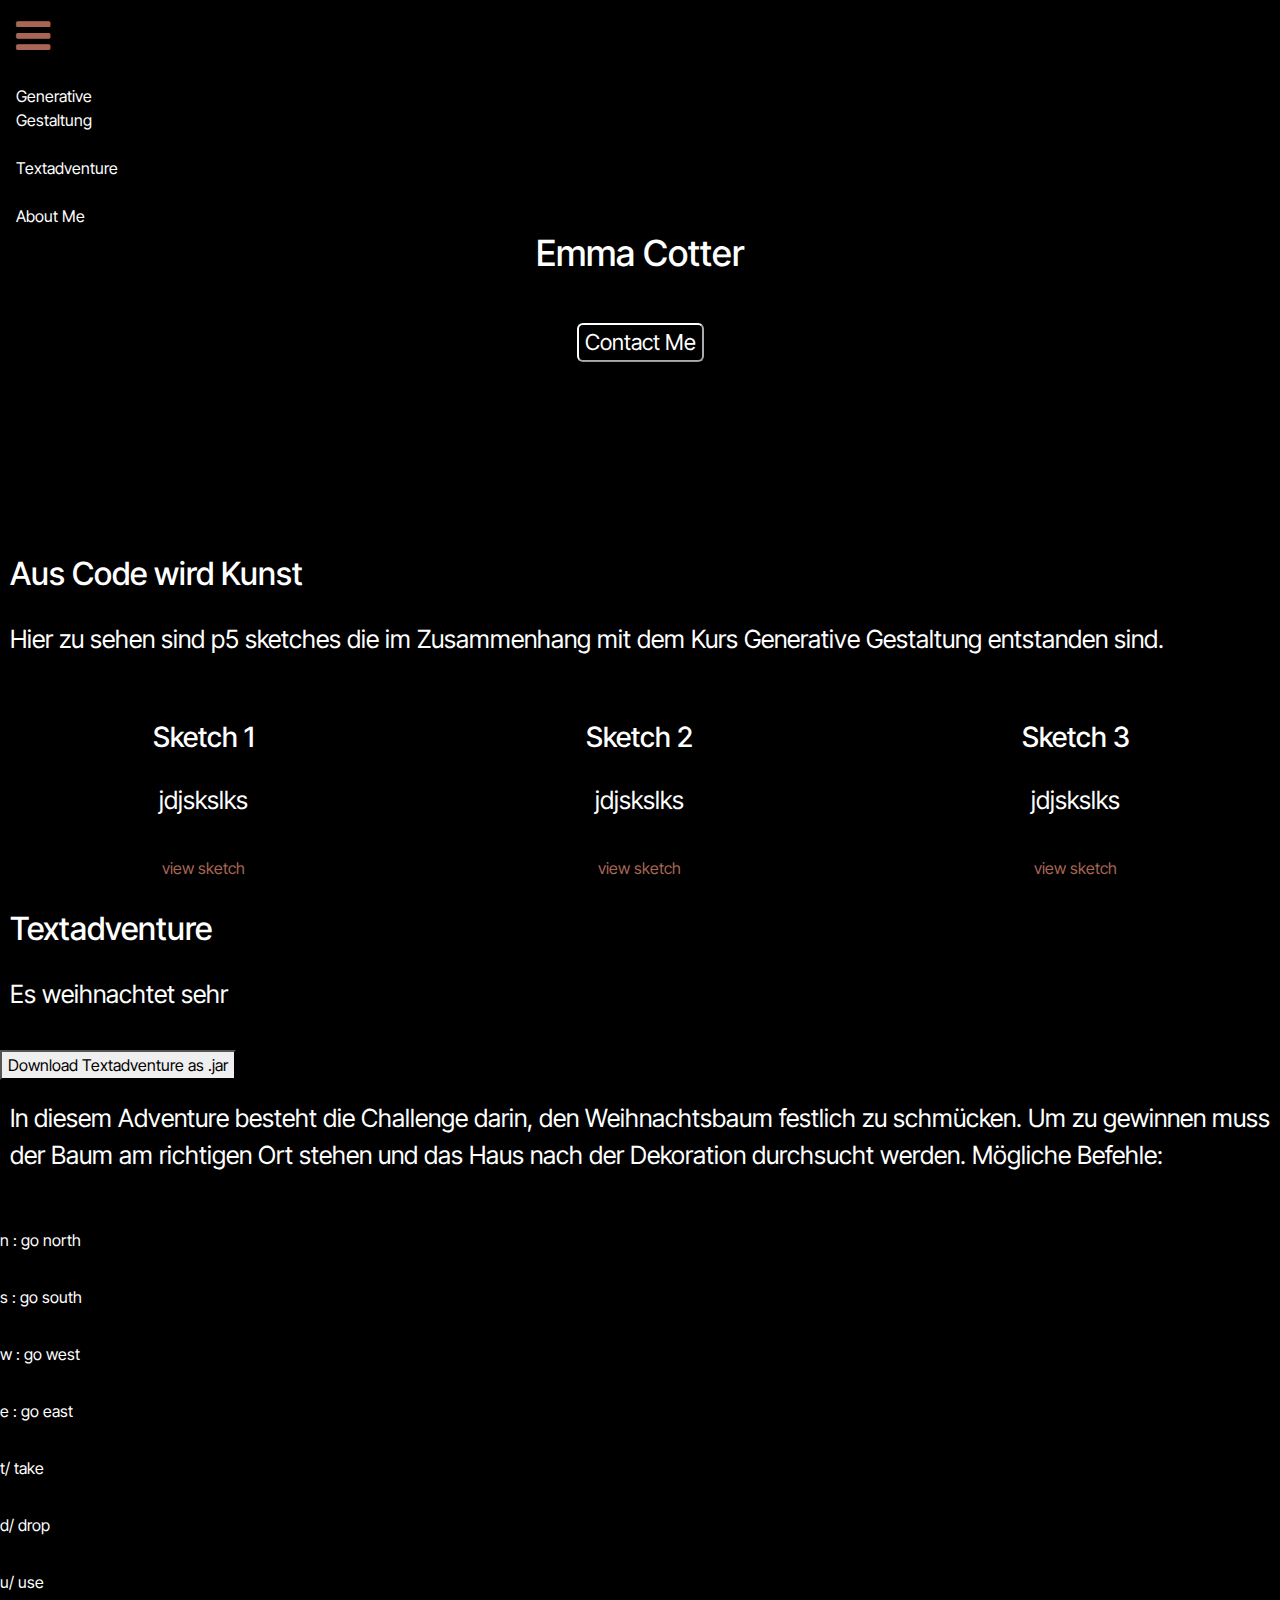
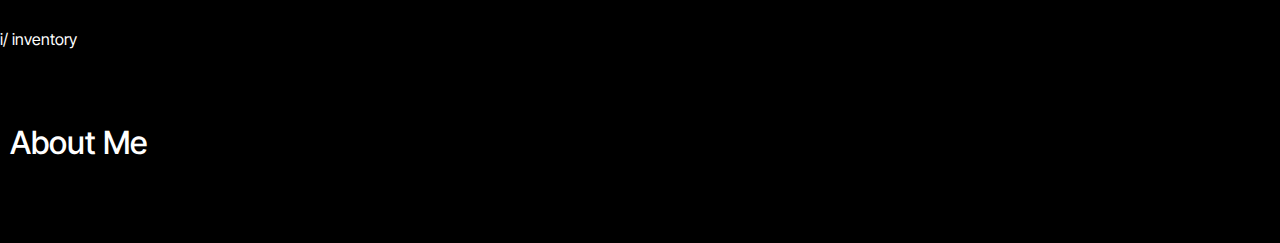
==== index.html @ 170f2e15 "textadventure jar and instructions" ====
<html>
  <head>
    <title>Portfolio</title>
    <link
      rel="stylesheet"
      href="https://cdn.jsdelivr.net/npm/bootstrap@4.3.1/dist/css/bootstrap.min.css"
      integrity="sha384-ggOyR0iXCbMQv3Xipma34MD+dH/1fQ784/j6cY/iJTQUOhcWr7x9JvoRxT2MZw1T"
      crossorigin="anonymous"
    />
    <link rel="stylesheet" href="src/styles.css" />
    <link
      rel="stylesheet"
      href="https://cdnjs.cloudflare.com/ajax/libs/font-awesome/4.7.0/css/font-awesome.min.css"
    />
    <link rel="preconnect" href="https://fonts.googleapis.com" />
    <link rel="preconnect" href="https://fonts.gstatic.com" crossorigin />
    <link
      href="https://fonts.googleapis.com/css2?family=Inter+Tight:ital,wght@0,200;0,300;0,500;1,100;1,200;1,400&display=swap"
      rel="stylesheet"
    />
  </head>
  <body>
    <div class="dropdown">
      <button class="dropbtn"><i class="fa fa-bars"></i></button>
      <div class="dropdown-content">
        <a href="#generativeGestaltung">Generative Gestaltung</a>
        <a href="#textadventure">Textadventure</a>
        <a href="#me">About Me</a>
      </div>
    </div>

    <div class="hero-image">
      <div class="hero-text">
        <h1>Emma Cotter</h1>
        <button class="herobtn">Contact Me</button>
      </div>
    </div>
    <hr />
    <h2 id="generativeGestaltung">Aus Code wird Kunst</h2>
    <p>
      Hier zu sehen sind p5 sketches die im Zusammenhang mit dem Kurs Generative
      Gestaltung entstanden sind.
    </p>
    <hr />

    <div class="row">
      <div class="column">
        <div class="card">
          <img class="" src="src/ComputerStrokes.jpg" alt="">
          <div class="container">
            <h3>Sketch 1</h3>
            <p>jdjskslks</p>
            <a href="https://ecotter.pages.coco.study/gestaltungsportfolio-ws-202223-emma-cotter/result-punkt-linie-flaeche/" target="blank">view sketch</a>
          </div>
        </div>
      </div>

      <div class="column">
        <div class="card">
          <img class="" src="src/Layers_of_dots.jpg" alt="">
          <div class="container">
            <h3>Sketch 2</h3>
            <p>jdjskslks</p>
            <a href="https://ecotter.pages.coco.study/gestaltungsportfolio-ws-202223-emma-cotter/result-farbe/" target=”_blank”>view sketch</a>
          </div>
        </div>
      </div>

      <div class="column">
        <div class="card">
          <img class="" src="src/Mitosis.jpg" alt="">
          <div class="container">
            <h3>Sketch 3</h3>
            <p>jdjskslks</p>
            <a href="https://ecotter.pages.coco.study/gestaltungsportfolio-ws-202223-emma-cotter/result-freie-arbeit/" target="_blank">view sketch</a>
          </div>
        </div>
      </div>
    </div>

    <h2 id="textadventure">Textadventure</h2>
    <p>Es weihnachtet sehr</p>
     <a href="src/text-adventure Kopie.jar" download="Textadventure">
        <button type="button" class="textadventureButton">Download Textadventure as .jar</button>
    </a>
    <p>In diesem Adventure besteht die Challenge darin, den Weihnachtsbaum festlich zu schmücken.
Um zu gewinnen muss der Baum am richtigen Ort stehen und das Haus nach der Dekoration durchsucht werden.
Mögliche Befehle:

<hr>

n :  go north

<hr>
s :  go south
<hr>
w :  go west
<hr>

e :  go east

<hr>
t/ take

<hr>
d/ drop

<hr>
u/ use

<hr>

i/ inventory
</p>
    <hr />
    <h2 id="me">About Me</h2>
    <p></p>
    <hr />
  </body>
</html>

<!-- https://em-cotter.github.io/website/ -->
---- src/styles.css ----
body {
  color: white;
   background-color: black;
   font-family: 'Inter Tight', sans-serif;
    /* Light gray */
}
html {
  box-sizing: border-box;
}

h1 {
  font-size: 36px;
  text-align: center;
  background-color: black;
   padding-top: 0px;
   
  
  
}
h2{
  padding-left: 10px;
}

p{
 padding: 20px 10px; 
 font-size: 25px;
}

/* The hero image */
.hero-image {
  /* Use "linear-gradient" to add a darken background effect to the image (photographer.jpg). This will make the text easier to read */
  background-image: linear-gradient(rgba(0, 0, 0, 0.5), rgba(0, 0, 0, 0.5)), url("brooklyn.JPG");
  /* Set a specific height */
  height: 50%;

  /* Position and center the image to scale nicely on all screens */
  background-position: center;
  background-repeat: no-repeat;
  background-size: cover;
  position: relative;
}

/* Place text in the middle of the image */
.hero-text {
  text-align: center;
  position: absolute;
  top: 50%;
  left: 50%;
  transform: translate(-50%, -50%);
  color: white;
  

}
.hero-text h1{
  padding-bottom: 40px;
  background: none;
}

.herobtn{
  font-size: 22px;
  border-radius: 6px;
  border-color: white;
  background: none;
  color: white;
}

.herobtn:hover{
  
  border-color: #a96654;
  color: #a96654;
}

/* Dropdown Button*/
.dropbtn{
background-color: black;
color: white;
padding: 16px;
font-size: 40px;
border: none;

}
/*dropdown <div> for positioning*/
.dropdown{
position: relative;
display: inline-block;
padding-bottom: 0px;
}

/*Content should be hidden by default*/
.dropdown-content{
  display: none;
  position: absolute;
  background-color: black;
  min-height: 160px;
  box-shadow: 0px 8px 16px 0px rgba(0,0,0,0.2);
  z-index: 1;
}

/*links*/
.dropdown-content a{
color: white;
padding: 12px 16px;
text-decoration: none;
display: block;
font-size: 16px;


}

/*change link color on hover*/
.dropdown-content a:hover{
background-color: #a96654;
color: black;
}
/*show dropdown on hover*/
.dropdown:hover .dropdown-content{
  display: block;
}

/*
Chnage backgriund color of dropdown button when content is shown*/
.dropdown:hover .dropbtn{
  color: #a96654;
}

*, *:before, *:after {
  box-sizing: inherit;
}
.column{
  float: left;
  width: 33.3%;
  margin-bottom: 16px;
  padding: 0 8px;
}


.card{
   box-shadow: 0 4px 8px 0 rgba(0, 0, 0, 0.2);
  margin: 8px;
  padding-bottom: 5px;
  text-align: center;
  border-color: black;
  background-color: black;
  color: white;
}


.container{
  padding: 0 16px;
  
}

.card:hover{
  background-color: white;
  color: black;
  border-color: white;
}
.container a{
  font-size: 16px;
  color: #a96654;
  padding: 4px;
}
.container a:hover{
  
  color: black;
  text-decoration: none;
}

.container::after, .row::after{
  content: "";
  clear: both;
  display: table;
}
@media screen and (max-width: 650px) {
  .column {
    width: 100%;
    display: block;
  }
}
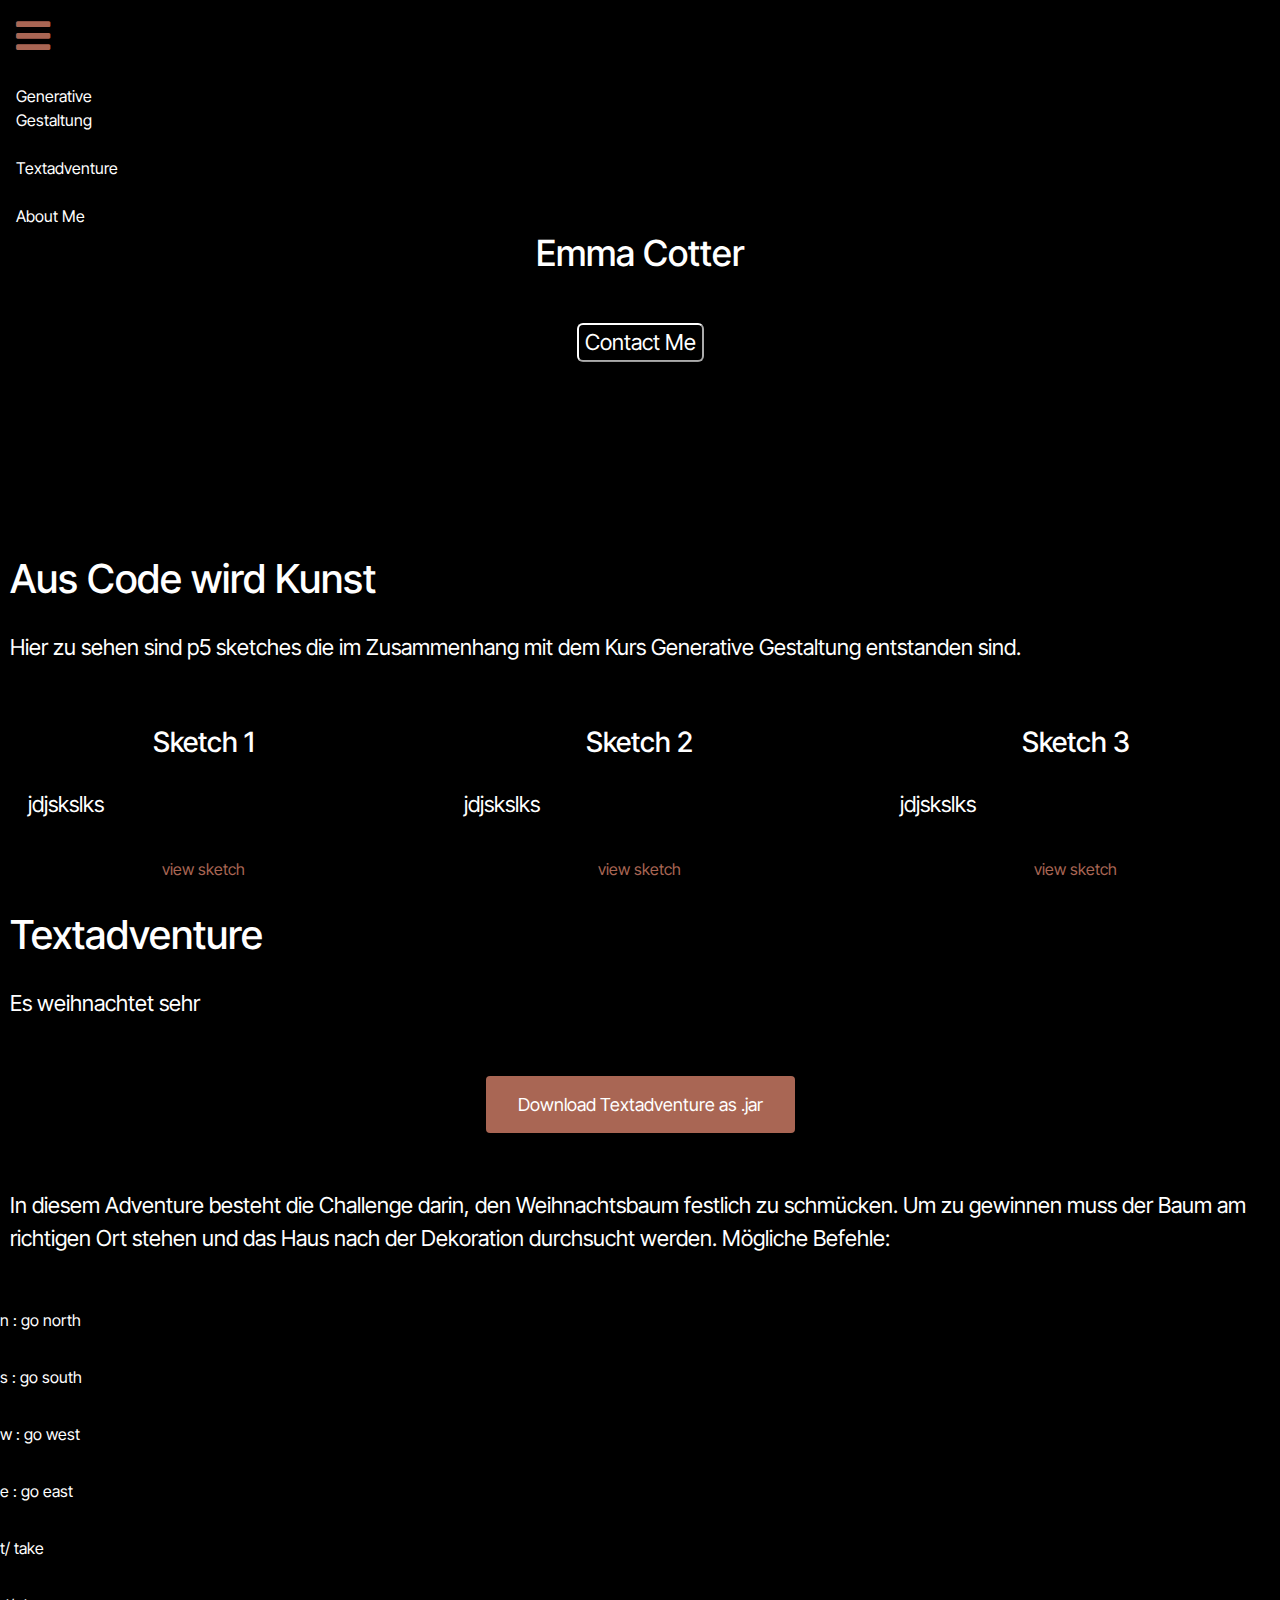
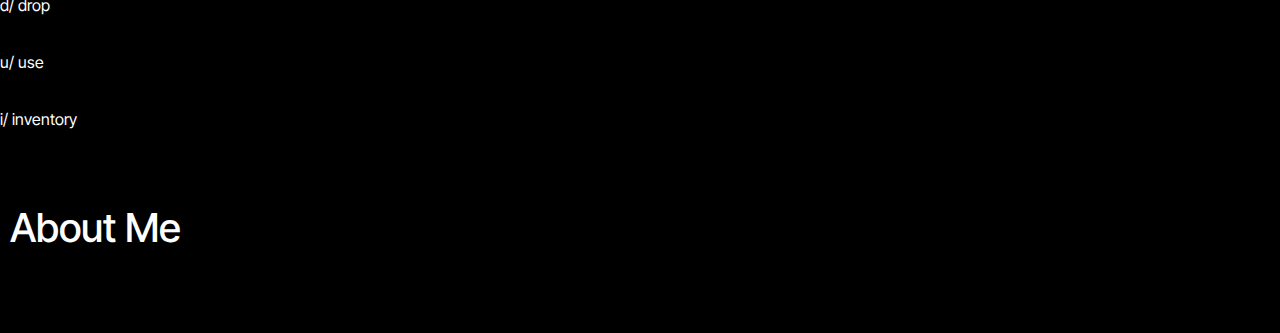
==== commit 89dfe9c7: "styling btn texardventure" ====
--- a/index.html
+++ b/index.html
@@ -80,9 +80,11 @@
 
     <h2 id="textadventure">Textadventure</h2>
     <p>Es weihnachtet sehr</p>
-     <a href="src/text-adventure Kopie.jar" download="Textadventure">
+    <p class="textadventureParent" > 
+      <a href="src/text-adventure Kopie.jar" download="Textadventure" >
         <button type="button" class="textadventureButton">Download Textadventure as .jar</button>
-    </a>
+    </a></p>
+    
     <p>In diesem Adventure besteht die Challenge darin, den Weihnachtsbaum festlich zu schmücken.
 Um zu gewinnen muss der Baum am richtigen Ort stehen und das Haus nach der Dekoration durchsucht werden.
 Mögliche Befehle:
--- a/src/styles.css
+++ b/src/styles.css
@@ -19,12 +19,17 @@
 }
 h2{
   padding-left: 10px;
+  font-size: 40px;
+
 }
 
 p{
  padding: 20px 10px; 
- font-size: 25px;
-}
+ font-size: 22px;
+ text-align: left;
+}
+
+
 
 /* The hero image */
 .hero-image {
@@ -179,3 +184,17 @@
 }
 
 
+.textadventureParent{
+  text-align: center;
+}
+ .textadventureButton{
+  background-color: #a96654; /* Green */
+  border: none;
+  border-radius: 4px;
+  color: white;
+  padding: 15px 32px;
+  text-align: center;
+  text-decoration: none;
+  display: inline-block;
+  font-size: 18px;
+ }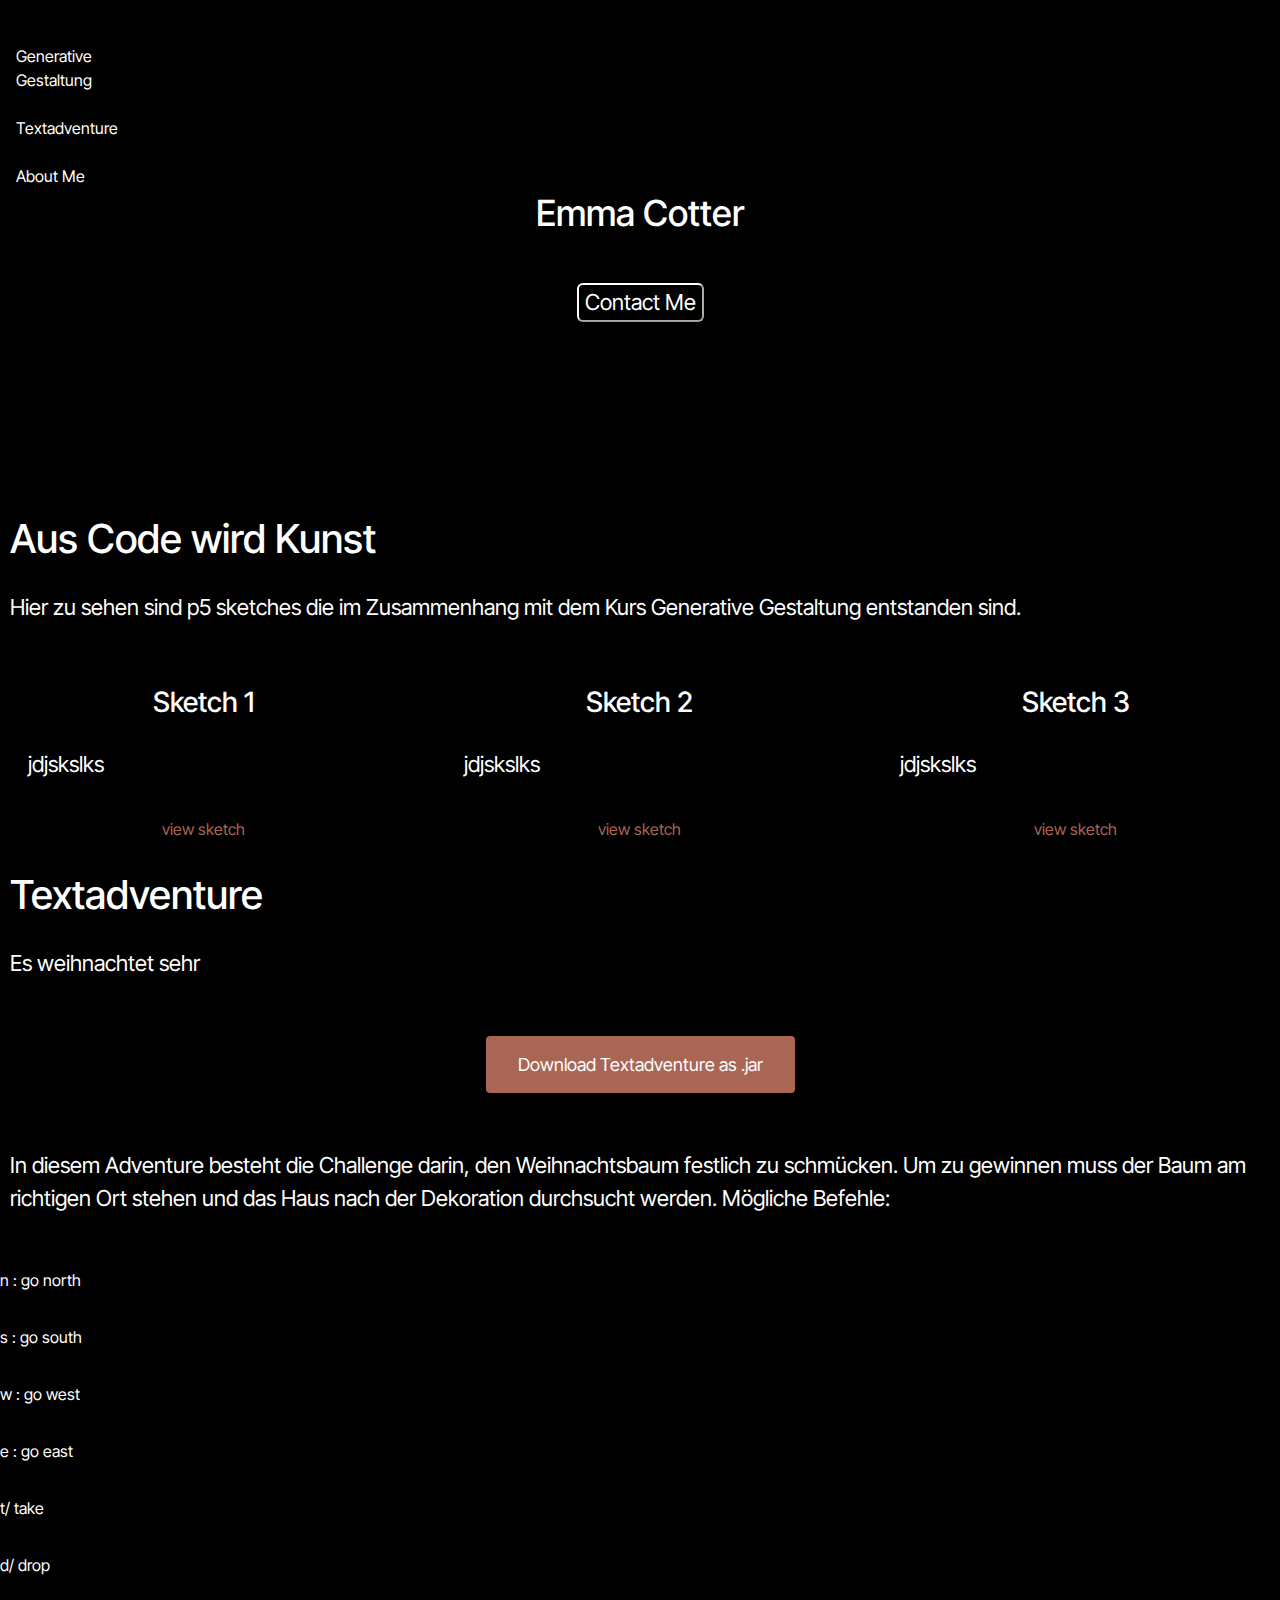
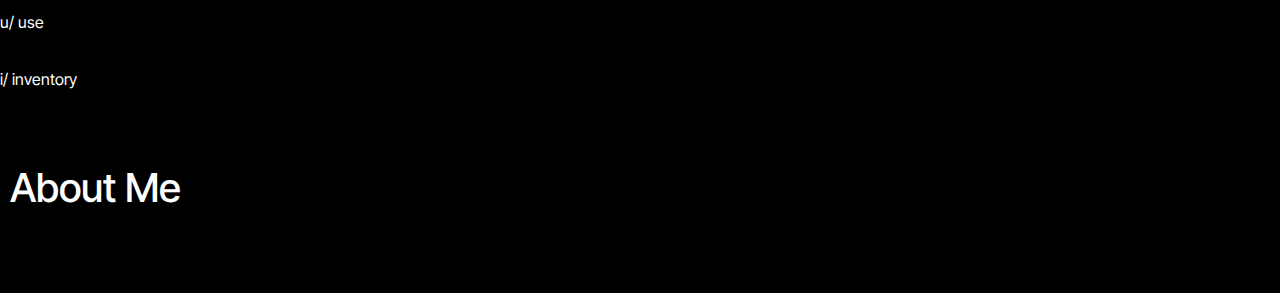
==== commit b120dc20: "trying to fix pipleine, excluded icon" ====
--- a/index.html
+++ b/index.html
@@ -8,10 +8,10 @@
       crossorigin="anonymous"
     />
     <link rel="stylesheet" href="src/styles.css" />
-    <link
+   <!--  <link
       rel="stylesheet"
       href="https://cdnjs.cloudflare.com/ajax/libs/font-awesome/4.7.0/css/font-awesome.min.css"
-    />
+    /> -->
     <link rel="preconnect" href="https://fonts.googleapis.com" />
     <link rel="preconnect" href="https://fonts.gstatic.com" crossorigin />
     <link
@@ -21,7 +21,8 @@
   </head>
   <body>
     <div class="dropdown">
-      <button class="dropbtn"><i class="fa fa-bars"></i></button>
+      <button class="dropbtn"></button> 
+      <!-- <i class="fa fa-bars"></i> -->
       <div class="dropdown-content">
         <a href="#generativeGestaltung">Generative Gestaltung</a>
         <a href="#textadventure">Textadventure</a>
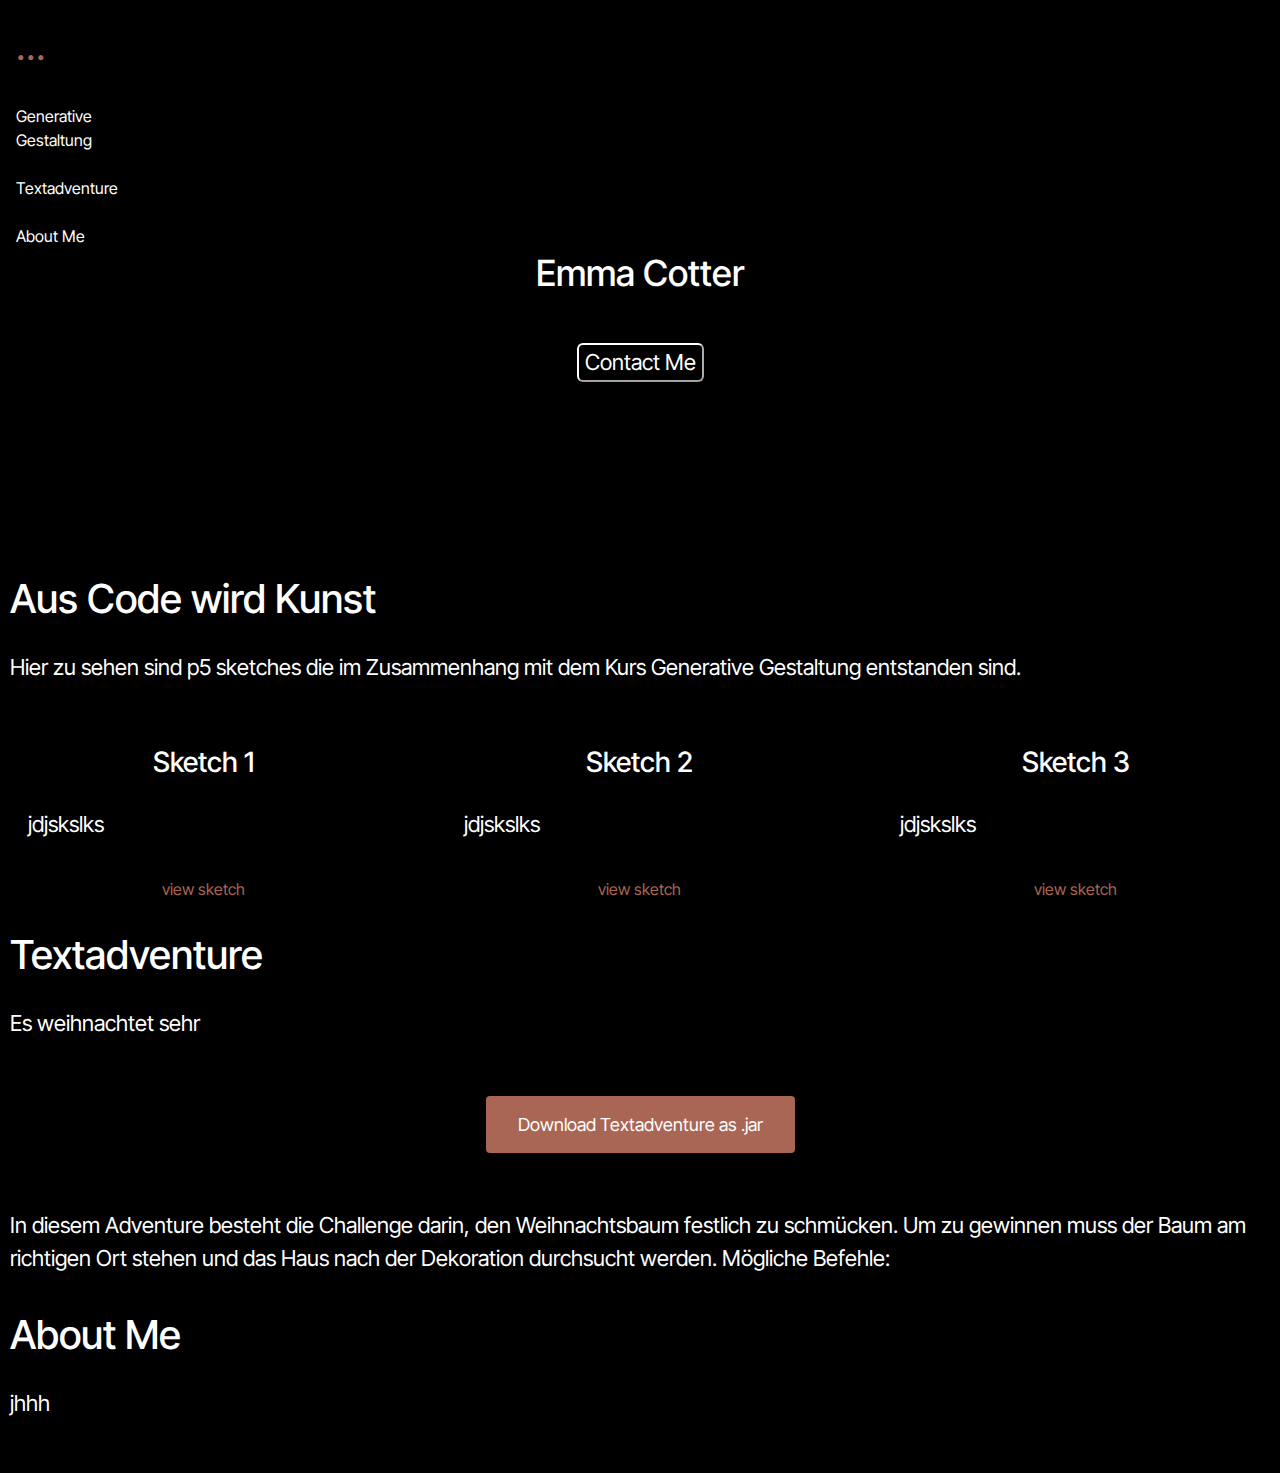
==== commit 24ec8a19: "changed dropdown btn" ====
--- a/index.html
+++ b/index.html
@@ -8,7 +8,7 @@
       crossorigin="anonymous"
     />
     <link rel="stylesheet" href="src/styles.css" />
-   <!--  <link
+    <!--  <link
       rel="stylesheet"
       href="https://cdnjs.cloudflare.com/ajax/libs/font-awesome/4.7.0/css/font-awesome.min.css"
     /> -->
@@ -21,7 +21,7 @@
   </head>
   <body>
     <div class="dropdown">
-      <button class="dropbtn"></button> 
+      <button class="dropbtn">...</button>
       <!-- <i class="fa fa-bars"></i> -->
       <div class="dropdown-content">
         <a href="#generativeGestaltung">Generative Gestaltung</a>
@@ -47,77 +47,99 @@
     <div class="row">
       <div class="column">
         <div class="card">
-          <img class="" src="src/ComputerStrokes.jpg" alt="">
+          <img class="" src="src/ComputerStrokes.jpg" alt="" />
           <div class="container">
             <h3>Sketch 1</h3>
             <p>jdjskslks</p>
-            <a href="https://ecotter.pages.coco.study/gestaltungsportfolio-ws-202223-emma-cotter/result-punkt-linie-flaeche/" target="blank">view sketch</a>
+            <a
+              href="https://ecotter.pages.coco.study/gestaltungsportfolio-ws-202223-emma-cotter/result-punkt-linie-flaeche/"
+              target="blank"
+              >view sketch</a
+            >
           </div>
         </div>
       </div>
 
       <div class="column">
         <div class="card">
-          <img class="" src="src/Layers_of_dots.jpg" alt="">
+          <img class="" src="src/Layers_of_dots.jpg" alt="" />
           <div class="container">
             <h3>Sketch 2</h3>
             <p>jdjskslks</p>
-            <a href="https://ecotter.pages.coco.study/gestaltungsportfolio-ws-202223-emma-cotter/result-farbe/" target=”_blank”>view sketch</a>
+            <a
+              href="https://ecotter.pages.coco.study/gestaltungsportfolio-ws-202223-emma-cotter/result-farbe/"
+              target="”_blank”"
+              >view sketch</a
+            >
           </div>
         </div>
       </div>
 
       <div class="column">
         <div class="card">
-          <img class="" src="src/Mitosis.jpg" alt="">
+          <img class="" src="src/Mitosis.jpg" alt="" />
           <div class="container">
             <h3>Sketch 3</h3>
             <p>jdjskslks</p>
-            <a href="https://ecotter.pages.coco.study/gestaltungsportfolio-ws-202223-emma-cotter/result-freie-arbeit/" target="_blank">view sketch</a>
+            <a
+              href="https://ecotter.pages.coco.study/gestaltungsportfolio-ws-202223-emma-cotter/result-freie-arbeit/"
+              target="_blank"
+              >view sketch</a
+            >
           </div>
         </div>
       </div>
     </div>
 
+    <div class="textadventureContainer">
     <h2 id="textadventure">Textadventure</h2>
     <p>Es weihnachtet sehr</p>
-    <p class="textadventureParent" > 
-      <a href="src/text-adventure Kopie.jar" download="Textadventure" >
-        <button type="button" class="textadventureButton">Download Textadventure as .jar</button>
-    </a></p>
-    
-    <p>In diesem Adventure besteht die Challenge darin, den Weihnachtsbaum festlich zu schmücken.
-Um zu gewinnen muss der Baum am richtigen Ort stehen und das Haus nach der Dekoration durchsucht werden.
-Mögliche Befehle:
+    <p class="textadventureParent">
+      <a href="src/text-adventure Kopie.jar" download="Textadventure">
+        <button type="button" class="textadventureButton">
+          Download Textadventure as .jar
+        </button>
+      </a>
+    </p>
 
-<hr>
+    <p>
+      In diesem Adventure besteht die Challenge darin, den Weihnachtsbaum
+      festlich zu schmücken. Um zu gewinnen muss der Baum am richtigen Ort
+      stehen und das Haus nach der Dekoration durchsucht werden. Mögliche
+      Befehle:
+    </p>
 
-n :  go north
+   <!--  <div class="instructions">
+      <hr />
 
-<hr>
-s :  go south
-<hr>
-w :  go west
-<hr>
+      n : go north
 
-e :  go east
+      <hr />
+      s : go south
+      <hr />
+      w : go west
+      <hr />
 
-<hr>
-t/ take
+      e : go east
 
-<hr>
-d/ drop
+      <hr />
+      t/ take
 
-<hr>
-u/ use
+      <hr />
+      d/ drop
 
-<hr>
+      <hr />
+      u/ use
 
-i/ inventory
-</p>
-    <hr />
+      <hr />
+
+      i/ inventory
+
+      <hr />
+    </div> -->
+</div>
     <h2 id="me">About Me</h2>
-    <p></p>
+    <p>jhhh</p>
     <hr />
   </body>
 </html>
--- a/src/styles.css
+++ b/src/styles.css
@@ -79,11 +79,24 @@
 .dropbtn{
 background-color: black;
 color: white;
+padding-top: 5px;
 padding: 16px;
 font-size: 40px;
 border: none;
 
-}
+
+}
+.dropbtn:active{
+  outline: none;
+    border: 1px solid black;
+    box-shadow: none;
+  
+}
+.dropbtn:focus{ 
+  outline-color: black;
+  outline-style: none; 
+}
+
 /*dropdown <div> for positioning*/
 .dropdown{
 position: relative;
@@ -183,7 +196,9 @@
   }
 }
 
-
+.textadventureContainer{
+  
+}
 .textadventureParent{
   text-align: center;
 }
@@ -197,4 +212,7 @@
   text-decoration: none;
   display: inline-block;
   font-size: 18px;
- }+ }
+ .instructions div{
+  text-align: center;
+}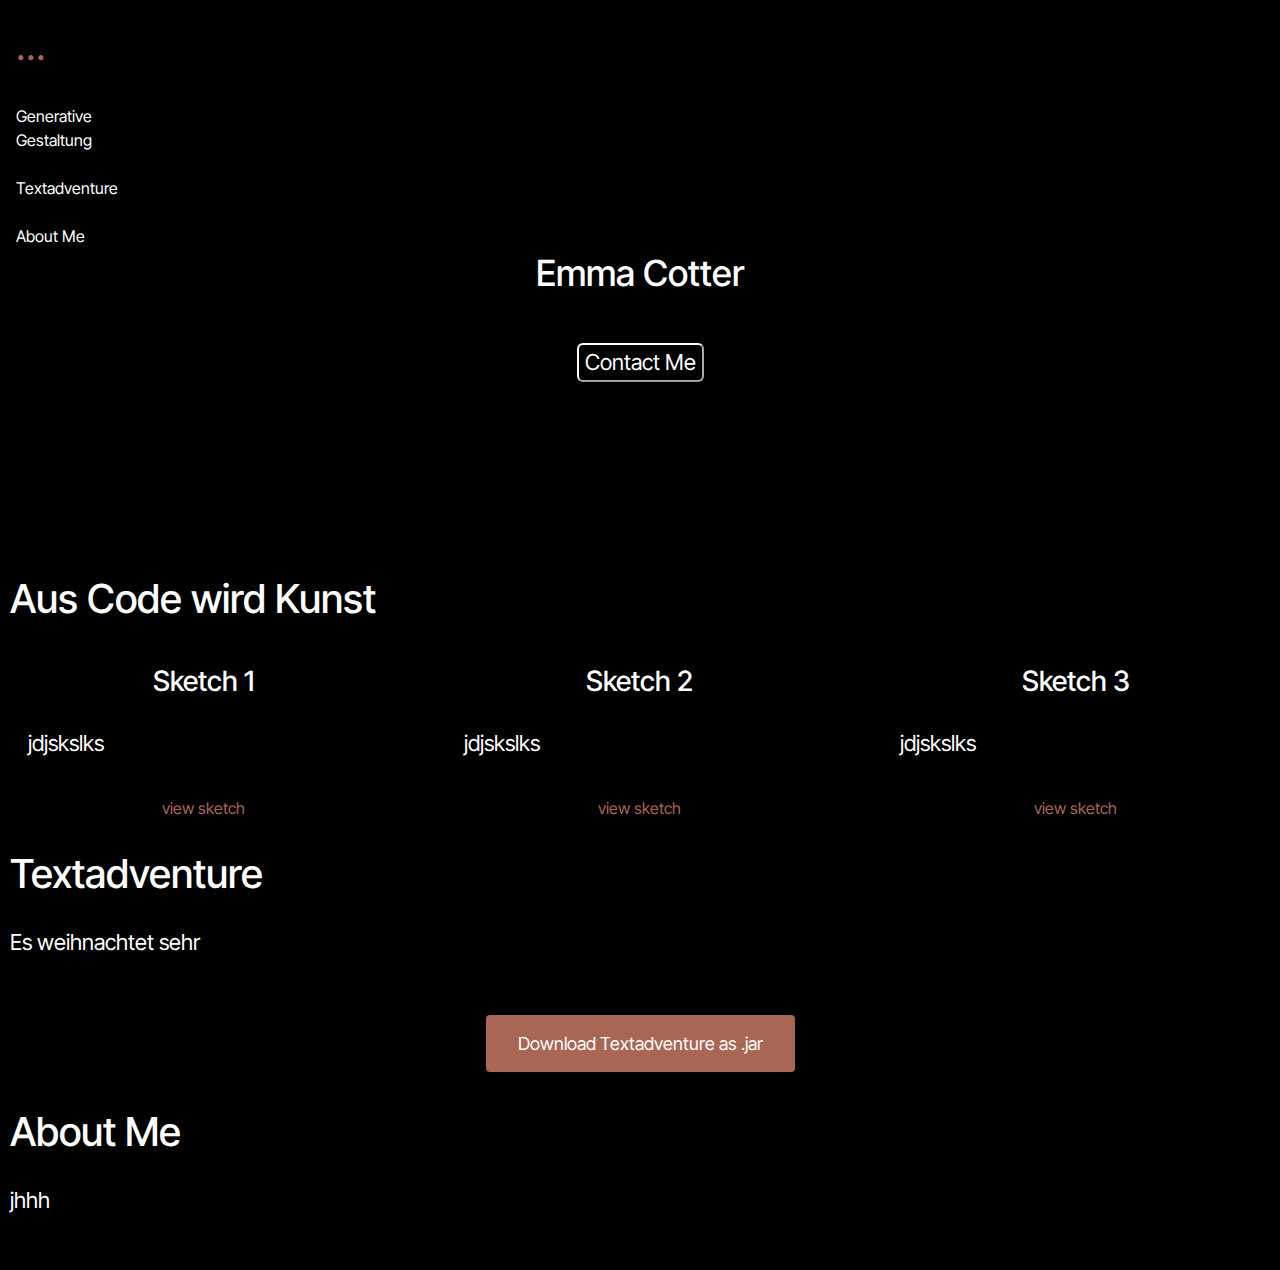
==== commit c9b04087: "adding styling" ====
--- a/index.html
+++ b/index.html
@@ -37,11 +37,13 @@
       </div>
     </div>
     <hr />
-    <h2 id="generativeGestaltung">Aus Code wird Kunst</h2>
-    <p>
+    <div class="containerGenerativ">
+    <h2 id="generativeGestaltung" class="h2Generativ">Aus Code wird Kunst</h2>
+    <p class="textGenerativ">
       Hier zu sehen sind p5 sketches die im Zusammenhang mit dem Kurs Generative
       Gestaltung entstanden sind.
     </p>
+    </div>
     <hr />
 
     <div class="row">
@@ -102,7 +104,7 @@
       </a>
     </p>
 
-    <p>
+    <p class="textTextadventure">
       In diesem Adventure besteht die Challenge darin, den Weihnachtsbaum
       festlich zu schmücken. Um zu gewinnen muss der Baum am richtigen Ort
       stehen und das Haus nach der Dekoration durchsucht werden. Mögliche
--- a/src/styles.css
+++ b/src/styles.css
@@ -215,4 +215,20 @@
  }
  .instructions div{
   text-align: center;
+}
+.textGenerativ{
+  display: none;
+}
+.containerGenerativ:hover .textGenerativ{
+display: block;
+text-align: center;
+color: #a96654;
+font-size: 19px;
+}
+
+.textTextadventure{
+  display: none;
+}
+.textadventureContainer:hover .textTextadventure{
+  display: block;
 }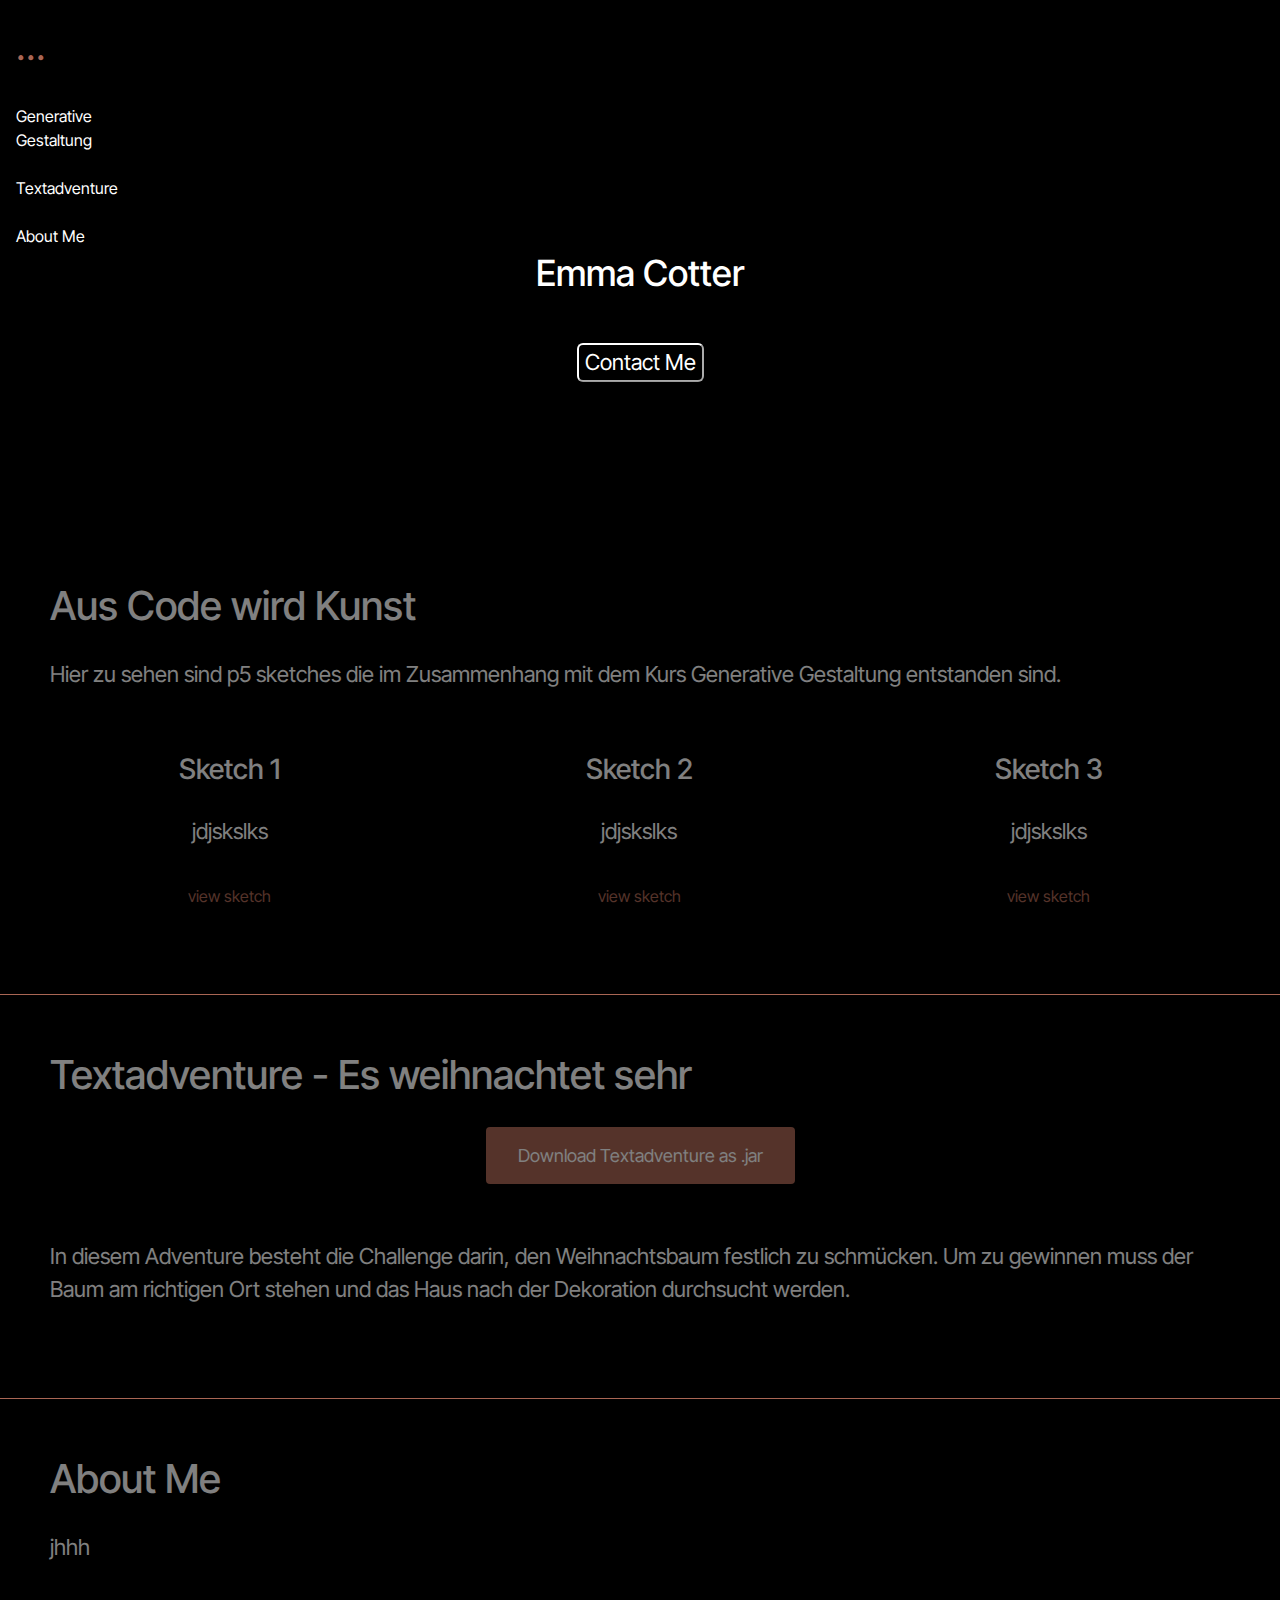
==== commit aeeaa824: "clear division" ====
--- a/index.html
+++ b/index.html
@@ -36,7 +36,8 @@
         <button class="herobtn">Contact Me</button>
       </div>
     </div>
-    <hr />
+
+    <div class="BlockGenerativ">
     <div class="containerGenerativ">
     <h2 id="generativeGestaltung" class="h2Generativ">Aus Code wird Kunst</h2>
     <p class="textGenerativ">
@@ -92,10 +93,12 @@
         </div>
       </div>
     </div>
-
-    <div class="textadventureContainer">
-    <h2 id="textadventure">Textadventure</h2>
-    <p>Es weihnachtet sehr</p>
+</div>
+<hr/ class="divider">
+<div class="BlockTextadventure">
+    
+    <h2 id="textadventure" class="h2textadventure">Textadventure - Es weihnachtet sehr</h2>
+   
     <p class="textadventureParent">
       <a href="src/text-adventure Kopie.jar" download="Textadventure">
         <button type="button" class="textadventureButton">
@@ -107,8 +110,7 @@
     <p class="textTextadventure">
       In diesem Adventure besteht die Challenge darin, den Weihnachtsbaum
       festlich zu schmücken. Um zu gewinnen muss der Baum am richtigen Ort
-      stehen und das Haus nach der Dekoration durchsucht werden. Mögliche
-      Befehle:
+      stehen und das Haus nach der Dekoration durchsucht werden. 
     </p>
 
    <!--  <div class="instructions">
@@ -139,10 +141,14 @@
 
       <hr />
     </div> -->
+
 </div>
+<hr/ class="divider">
+<div class="BlockMe">
     <h2 id="me">About Me</h2>
     <p>jhhh</p>
     <hr />
+    </div>
   </body>
 </html>
 
--- a/src/styles.css
+++ b/src/styles.css
@@ -2,6 +2,7 @@
   color: white;
    background-color: black;
    font-family: 'Inter Tight', sans-serif;
+  
     /* Light gray */
 }
 html {
@@ -26,7 +27,7 @@
 p{
  padding: 20px 10px; 
  font-size: 22px;
- text-align: left;
+
 }
 
 
@@ -196,9 +197,7 @@
   }
 }
 
-.textadventureContainer{
-  
-}
+
 .textadventureParent{
   text-align: center;
 }
@@ -216,19 +215,39 @@
  .instructions div{
   text-align: center;
 }
-.textGenerativ{
-  display: none;
-}
-.containerGenerativ:hover .textGenerativ{
-display: block;
-text-align: center;
-color: #a96654;
-font-size: 19px;
-}
-
-.textTextadventure{
-  display: none;
-}
-.textadventureContainer:hover .textTextadventure{
-  display: block;
+
+
+
+
+
+
+
+
+
+
+.BlockGenerativ{
+  opacity: 0.5;
+  padding: 40px;
+}
+
+.BlockTextadventure{
+  opacity: 0.5;
+  padding: 40px;
+}
+.BlockMe{
+  opacity: 0.5;
+  padding: 40px;
+}
+.BlockGenerativ:hover{
+  opacity: 1.0;
+}
+.BlockTextadventure:hover{
+  opacity: 1.0;
+}
+
+.BlockMe:hover{
+  opacity: 1.0;
+}
+.divider{
+   border-top: 0.2px solid #a96654;
 }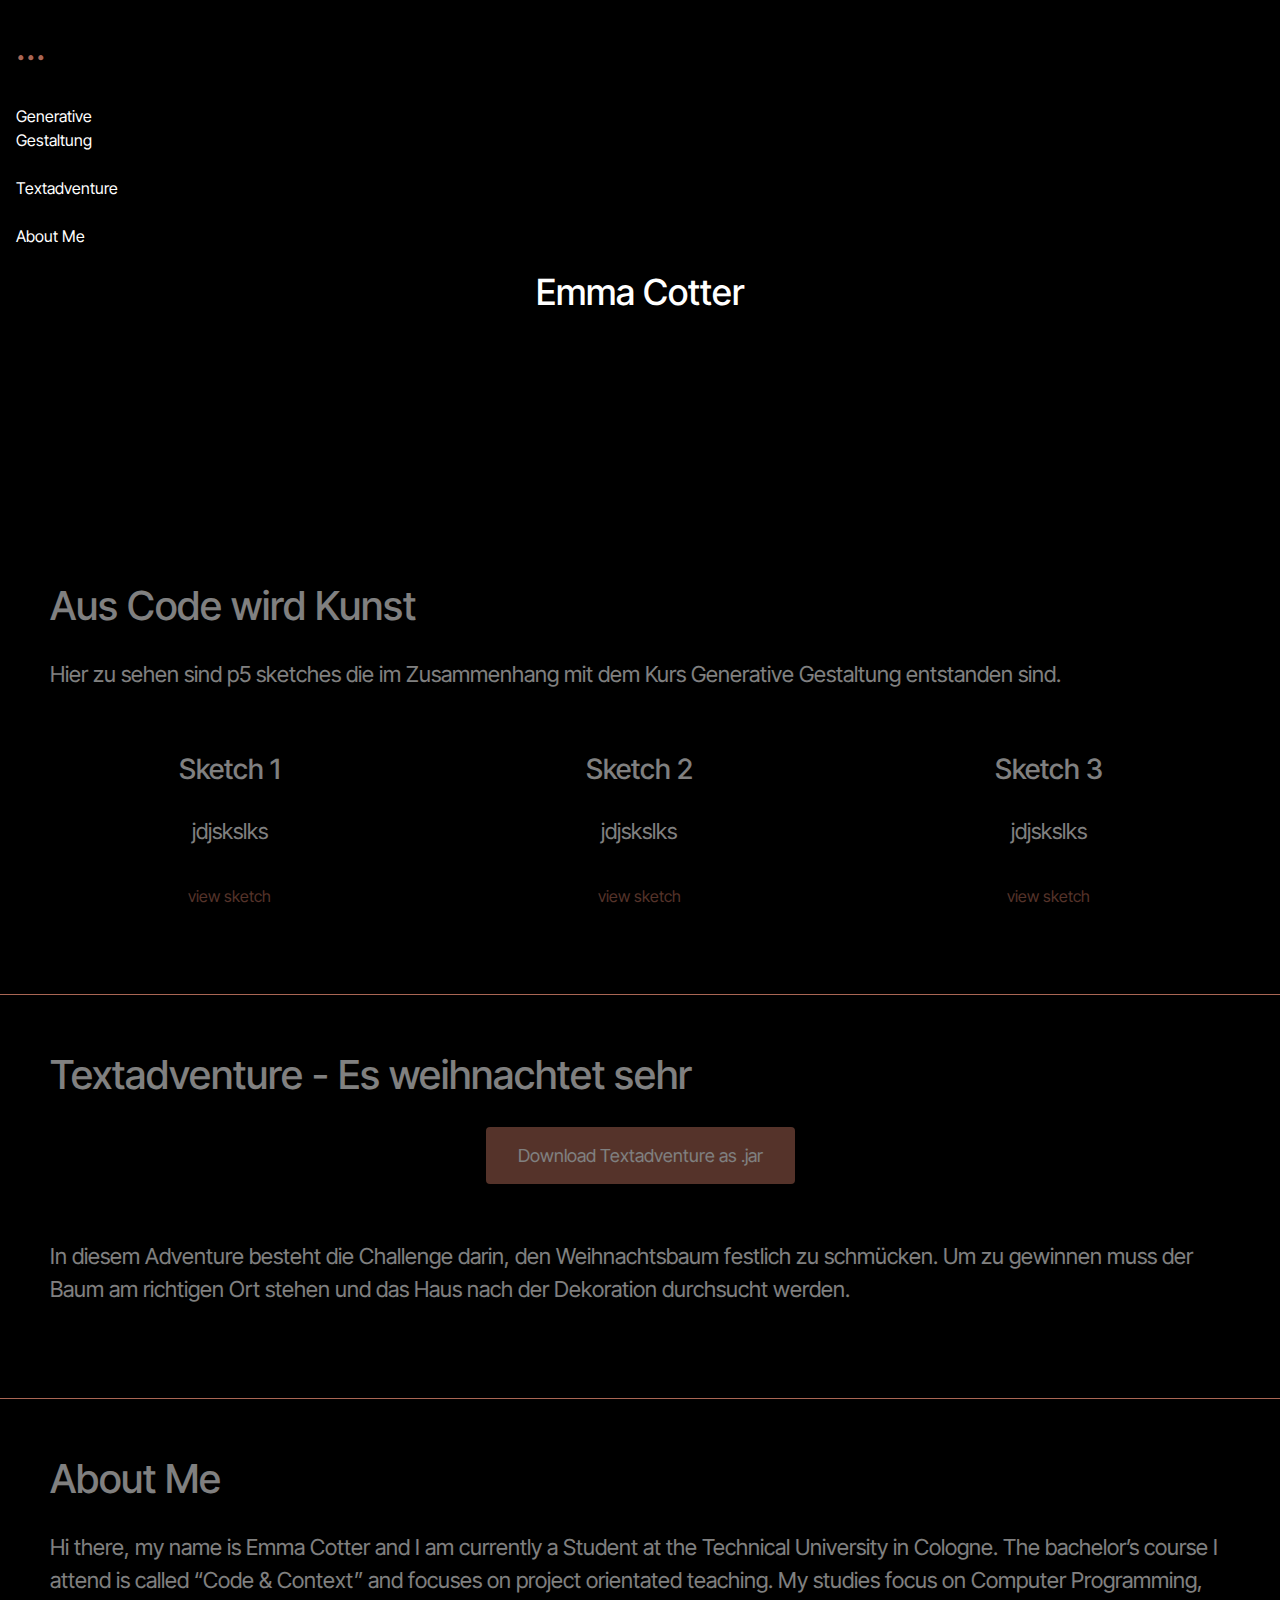
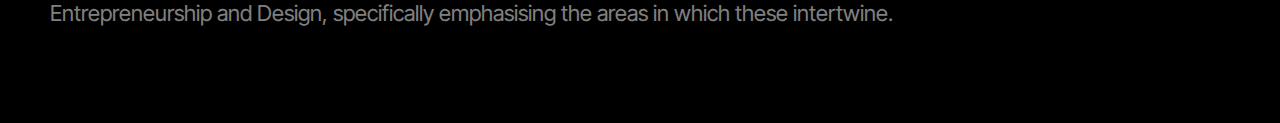
==== commit 5078f5b0: "Added about me text" ====
--- a/index.html
+++ b/index.html
@@ -1,6 +1,7 @@
 <html>
   <head>
     <title>Portfolio</title>
+    <script src="script.js"></script>
     <link
       rel="stylesheet"
       href="https://cdn.jsdelivr.net/npm/bootstrap@4.3.1/dist/css/bootstrap.min.css"
@@ -33,7 +34,7 @@
     <div class="hero-image">
       <div class="hero-text">
         <h1>Emma Cotter</h1>
-        <button class="herobtn">Contact Me</button>
+        
       </div>
     </div>
 
@@ -146,7 +147,7 @@
 <hr/ class="divider">
 <div class="BlockMe">
     <h2 id="me">About Me</h2>
-    <p>jhhh</p>
+    <p>Hi there, my name is Emma Cotter and I am currently a Student at the Technical University in Cologne. The bachelor’s course I attend is called “Code & Context” and focuses on project orientated teaching. My studies focus on Computer Programming, Entrepreneurship and Design, specifically emphasising the areas in which these intertwine.  </p>
     <hr />
     </div>
   </body>
